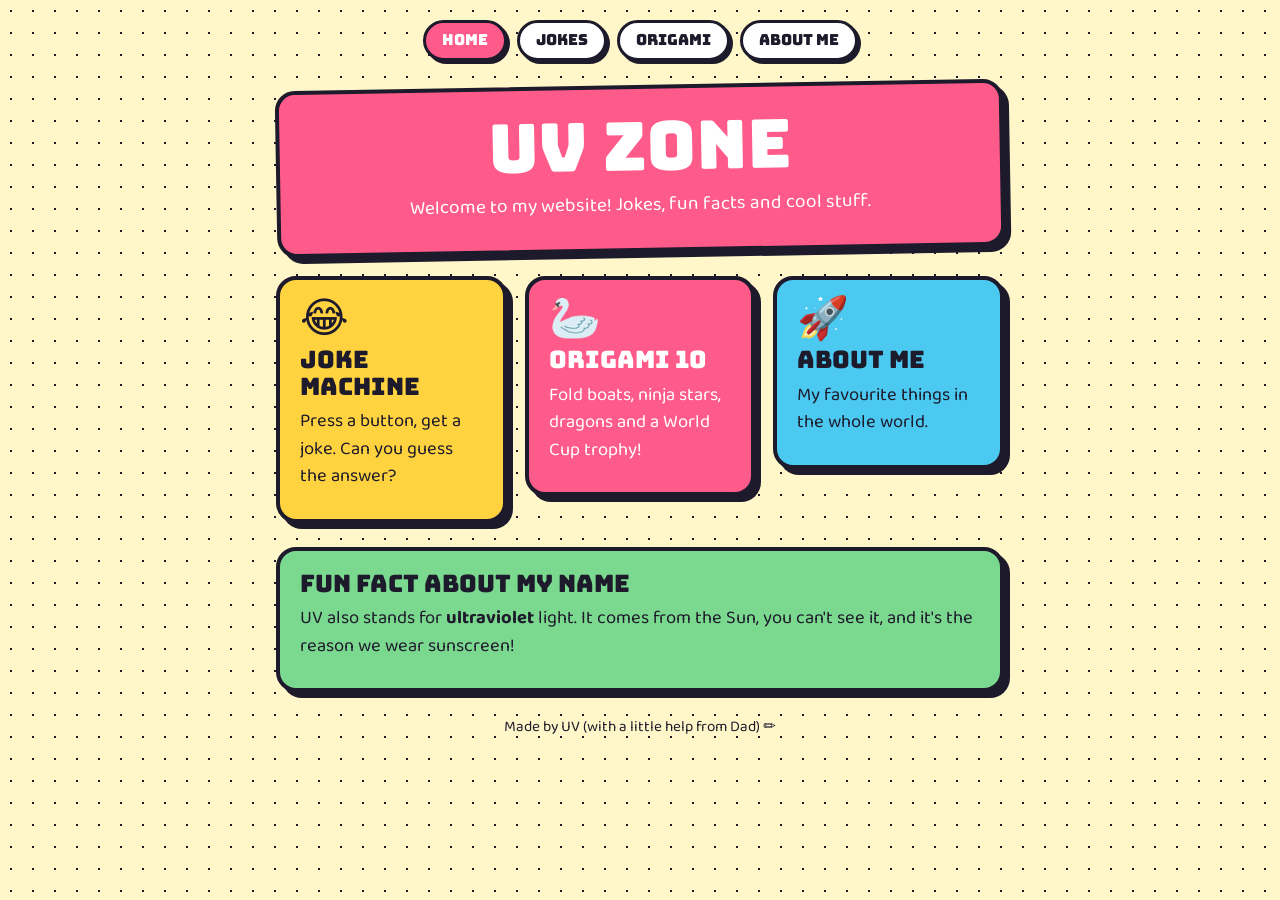
==== index.html @ 0b500bdb "Add Origami 10 page in UV Zone style, link it from menu and home Co-Authored-By: Claude Opus 5.5 <no" ====
<!DOCTYPE html>
<html lang="en">
<head>
  <meta charset="utf-8">
  <meta name="viewport" content="width=device-width, initial-scale=1, viewport-fit=cover">
  <title>UV Zone</title>
  <link rel="stylesheet" href="https://fonts.googleapis.com/css2?family=Bungee&family=Baloo+2:wght@400;700&display=swap">
  <link rel="stylesheet" href="style.css">
</head>
<body>
  <div class="wrap">

    <nav>
      <a href="index.html" class="here">Home</a>
      <a href="jokes.html">Jokes</a>
      <a href="origami.html">Origami</a>
      <a href="about.html">About Me</a>
    </nav>

    <!-- UV: change the words below to say anything you like! -->
    <section class="card pink hero">
      <h1>UV Zone</h1>
      <p class="tag">Welcome to my website! Jokes, fun facts and cool stuff.</p>
    </section>

    <section class="grid">
      <a href="jokes.html">
        <div class="card sun">
          <div class="big-emoji">😂</div>
          <h2>Joke Machine</h2>
          <p>Press a button, get a joke. Can you guess the answer?</p>
        </div>
      </a>
      <a href="origami.html">
        <div class="card pink">
          <div class="big-emoji">🦢</div>
          <h2>Origami 10</h2>
          <p>Fold boats, ninja stars, dragons and a World Cup trophy!</p>
        </div>
      </a>
      <a href="about.html">
        <div class="card blue">
          <div class="big-emoji">🚀</div>
          <h2>About Me</h2>
          <p>My favourite things in the whole world.</p>
        </div>
      </a>
    </section>

    <section class="card green">
      <h2>Fun fact about my name</h2>
      <p>UV also stands for <b>ultraviolet</b> light. It comes from the Sun, you can't see it, and it's the reason we wear sunscreen!</p>
    </section>

    <footer>Made by UV (with a little help from Dad) ✏️</footer>
  </div>
</body>
</html>
---- style.css ----
/* UV Zone — comic-sticker look: thick outlines, bright paper, chunky letters */
:root {
  --paper: #fff6c9;   /* page background */
  --ink: #1d1a2b;     /* outlines and text */
  --pop: #ff5b8a;     /* pink */
  --sky: #4cc9f0;     /* blue */
  --leaf: #7bd88f;    /* green */
  --sun: #ffd23f;     /* yellow */
  --display: "Bungee", "Arial Black", sans-serif;
  --body: "Baloo 2", "Comic Sans MS", system-ui, sans-serif;
  color-scheme: light;
}

* { box-sizing: border-box; }

body {
  margin: 0;
  background: var(--paper);
  background-image: radial-gradient(var(--ink) 1px, transparent 1px);
  background-size: 22px 22px;
  background-position: 0 0;
  color: var(--ink);
  font-family: var(--body);
  font-size: 1.15rem;
  line-height: 1.5;
}

.wrap {
  max-width: 760px;
  margin: 0 auto;
  padding-inline: 16px;
  padding-block: 20px 48px;
  display: grid;
  gap: 24px;
}

/* Top menu */
nav {
  display: flex;
  flex-wrap: wrap;
  gap: 10px;
  justify-content: center;
}
nav a {
  font-family: var(--display);
  font-size: 0.95rem;
  text-decoration: none;
  color: var(--ink);
  background: #fff;
  border: 3px solid var(--ink);
  border-radius: 999px;
  padding: 6px 16px;
  box-shadow: 3px 3px 0 var(--ink);
}
nav a:hover, nav a:focus-visible { background: var(--sun); outline: none; }
nav a.here { background: var(--pop); color: #fff; }

/* Big sticker boxes */
.card {
  background: #fff;
  border: 4px solid var(--ink);
  border-radius: 20px;
  padding: 20px;
  box-shadow: 6px 6px 0 var(--ink);
}
.card.pink  { background: var(--pop); color: #fff; }
.card.blue  { background: var(--sky); }
.card.green { background: var(--leaf); }
.card.sun   { background: var(--sun); }

h1, h2 {
  font-family: var(--display);
  font-weight: 400;
  margin: 0 0 8px;
  text-wrap: balance;
  line-height: 1.1;
}
h1 { font-size: clamp(2.4rem, 10vw, 4.2rem); }
h2 { font-size: 1.5rem; }
p { margin: 0 0 8px; }

.hero { text-align: center; transform: rotate(-1deg); }
.hero .tag { font-size: 1.2rem; }

.grid {
  display: grid;
  grid-template-columns: repeat(auto-fit, minmax(200px, 1fr));
  gap: 18px;
}
.grid a { color: inherit; text-decoration: none; display: block; }
.grid a:hover .card, .grid a:focus-visible .card { transform: translate(-2px, -2px); box-shadow: 8px 8px 0 var(--ink); }
.big-emoji { font-size: 2.6rem; line-height: 1; margin-bottom: 6px; }

button {
  font-family: var(--display);
  font-size: 1.1rem;
  color: var(--ink);
  background: var(--sun);
  border: 4px solid var(--ink);
  border-radius: 14px;
  padding: 10px 20px;
  box-shadow: 4px 4px 0 var(--ink);
  cursor: pointer;
}
button:active { transform: translate(3px, 3px); box-shadow: 1px 1px 0 var(--ink); }
button:focus-visible { outline: 3px dashed var(--pop); outline-offset: 3px; }
button.pinkbtn { background: var(--pop); color: #fff; }

.joke-q { font-size: 1.5rem; font-weight: 700; min-height: 3em; }
.joke-a { font-size: 1.3rem; color: var(--pop); font-weight: 700; min-height: 2em; }
.row { display: flex; flex-wrap: wrap; gap: 12px; }
.count { font-size: 0.95rem; opacity: 0.8; }

ul.faves { margin: 0; padding-left: 1.2em; }
ul.faves li { margin-bottom: 4px; }

footer { text-align: center; font-size: 0.95rem; }

@media (prefers-reduced-motion: reduce) {
  * { transition: none !important; animation: none !important; }
  .hero { transform: none; }
}
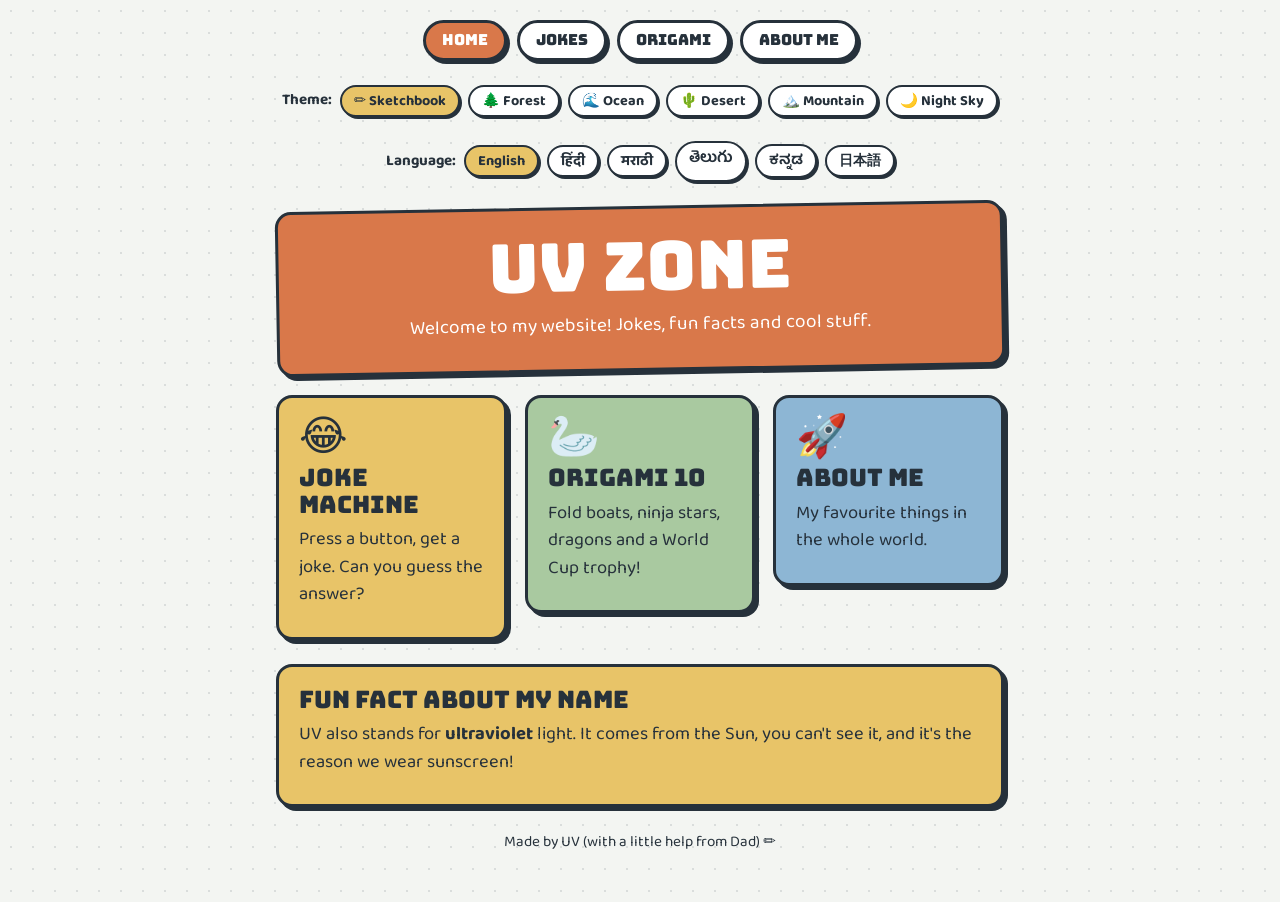
==== commit 6915c592: "Calmer art colours, nature theme picker, and 6-language switcher Co-Authored-By: Claude Opus 5.5 <no" ====
--- a/index.html
+++ b/index.html
@@ -4,55 +4,57 @@
   <meta charset="utf-8">
   <meta name="viewport" content="width=device-width, initial-scale=1, viewport-fit=cover">
   <title>UV Zone</title>
-  <link rel="stylesheet" href="https://fonts.googleapis.com/css2?family=Bungee&family=Baloo+2:wght@400;700&display=swap">
+  <link rel="stylesheet" href="https://fonts.googleapis.com/css2?family=Bungee&family=Baloo+2:wght@400;700&family=Baloo+Tammudu+2:wght@400;700&family=Baloo+Tamma+2:wght@400;700&display=swap">
   <link rel="stylesheet" href="style.css">
+  <script src="theme.js"></script>
+  <script src="lang.js"></script>
 </head>
 <body>
   <div class="wrap">
 
     <nav>
-      <a href="index.html" class="here">Home</a>
-      <a href="jokes.html">Jokes</a>
-      <a href="origami.html">Origami</a>
-      <a href="about.html">About Me</a>
+      <a data-t="home" href="index.html" class="here">Home</a>
+      <a data-t="jokes" href="jokes.html">Jokes</a>
+      <a data-t="origami" href="origami.html">Origami</a>
+      <a data-t="about" href="about.html">About Me</a>
     </nav>
 
     <!-- UV: change the words below to say anything you like! -->
-    <section class="card pink hero">
+    <section class="card orange hero">
       <h1>UV Zone</h1>
-      <p class="tag">Welcome to my website! Jokes, fun facts and cool stuff.</p>
+      <p class="tag" data-t="hero_tag">Welcome to my website! Jokes, fun facts and cool stuff.</p>
     </section>
 
     <section class="grid">
       <a href="jokes.html">
         <div class="card sun">
           <div class="big-emoji">😂</div>
-          <h2>Joke Machine</h2>
-          <p>Press a button, get a joke. Can you guess the answer?</p>
+          <h2 data-t="jm_title">Joke Machine</h2>
+          <p data-t="jm_text">Press a button, get a joke. Can you guess the answer?</p>
         </div>
       </a>
       <a href="origami.html">
-        <div class="card pink">
+        <div class="card green">
           <div class="big-emoji">🦢</div>
           <h2>Origami 10</h2>
-          <p>Fold boats, ninja stars, dragons and a World Cup trophy!</p>
+          <p data-t="or_text">Fold boats, ninja stars, dragons and a World Cup trophy!</p>
         </div>
       </a>
       <a href="about.html">
         <div class="card blue">
           <div class="big-emoji">🚀</div>
-          <h2>About Me</h2>
-          <p>My favourite things in the whole world.</p>
+          <h2 data-t="about">About Me</h2>
+          <p data-t="ab_text">My favourite things in the whole world.</p>
         </div>
       </a>
     </section>
 
-    <section class="card green">
-      <h2>Fun fact about my name</h2>
-      <p>UV also stands for <b>ultraviolet</b> light. It comes from the Sun, you can't see it, and it's the reason we wear sunscreen!</p>
+    <section class="card sun">
+      <h2 data-t="ff_title">Fun fact about my name</h2>
+      <p data-t="ff_text">UV also stands for <b>ultraviolet</b> light. It comes from the Sun, you can't see it, and it's the reason we wear sunscreen!</p>
     </section>
 
-    <footer>Made by UV (with a little help from Dad) ✏️</footer>
+    <footer data-t="home_footer">Made by UV (with a little help from Dad) ✏️</footer>
   </div>
 </body>
 </html>
--- a/style.css
+++ b/style.css
@@ -1,13 +1,15 @@
-/* UV Zone — comic-sticker look: thick outlines, bright paper, chunky letters */
+/* UV Zone — art-studio look: sketchbook paper, slate ink, muted paint colours */
 :root {
-  --paper: #fff6c9;   /* page background */
-  --ink: #1d1a2b;     /* outlines and text */
-  --pop: #ff5b8a;     /* pink */
-  --sky: #4cc9f0;     /* blue */
-  --leaf: #7bd88f;    /* green */
-  --sun: #ffd23f;     /* yellow */
-  --display: "Bungee", "Arial Black", sans-serif;
-  --body: "Baloo 2", "Comic Sans MS", system-ui, sans-serif;
+  --paper: #f3f5f2;   /* page background (sketchbook paper) */
+  --ink: #26313b;     /* outlines and text (slate pencil) */
+  --pop: #d9784a;     /* burnt orange */
+  --sky: #8db6d4;     /* muted blue */
+  --leaf: #a9c9a0;    /* sage green */
+  --sun: #e8c468;     /* ochre */
+  --dot: rgba(38, 49, 59, 0.12); /* faint grid dots */
+  --card: #ffffff;    /* plain card background */
+  --display: "Bungee", "Baloo 2", "Baloo Tammudu 2", "Baloo Tamma 2", "Arial Black", sans-serif;
+  --body: "Baloo 2", "Baloo Tammudu 2", "Baloo Tamma 2", "Comic Sans MS", system-ui, sans-serif;
   color-scheme: light;
 }
 
@@ -16,7 +18,7 @@
 body {
   margin: 0;
   background: var(--paper);
-  background-image: radial-gradient(var(--ink) 1px, transparent 1px);
+  background-image: radial-gradient(var(--dot) 1.2px, transparent 1.2px);
   background-size: 22px 22px;
   background-position: 0 0;
   color: var(--ink);
@@ -46,7 +48,7 @@
   font-size: 0.95rem;
   text-decoration: none;
   color: var(--ink);
-  background: #fff;
+  background: var(--card);
   border: 3px solid var(--ink);
   border-radius: 999px;
   padding: 6px 16px;
@@ -57,13 +59,13 @@
 
 /* Big sticker boxes */
 .card {
-  background: #fff;
-  border: 4px solid var(--ink);
-  border-radius: 20px;
+  background: var(--card);
+  border: 3px solid var(--ink);
+  border-radius: 16px;
   padding: 20px;
-  box-shadow: 6px 6px 0 var(--ink);
+  box-shadow: 4px 4px 0 var(--ink);
 }
-.card.pink  { background: var(--pop); color: #fff; }
+.card.orange { background: var(--pop); color: #fff; }
 .card.blue  { background: var(--sky); }
 .card.green { background: var(--leaf); }
 .card.sun   { background: var(--sun); }
@@ -88,7 +90,7 @@
   gap: 18px;
 }
 .grid a { color: inherit; text-decoration: none; display: block; }
-.grid a:hover .card, .grid a:focus-visible .card { transform: translate(-2px, -2px); box-shadow: 8px 8px 0 var(--ink); }
+.grid a:hover .card, .grid a:focus-visible .card { transform: translate(-2px, -2px); box-shadow: 6px 6px 0 var(--ink); }
 .big-emoji { font-size: 2.6rem; line-height: 1; margin-bottom: 6px; }
 
 button {
@@ -104,7 +106,7 @@
 }
 button:active { transform: translate(3px, 3px); box-shadow: 1px 1px 0 var(--ink); }
 button:focus-visible { outline: 3px dashed var(--pop); outline-offset: 3px; }
-button.pinkbtn { background: var(--pop); color: #fff; }
+button.orangebtn { background: var(--pop); color: #fff; }
 
 .joke-q { font-size: 1.5rem; font-weight: 700; min-height: 3em; }
 .joke-a { font-size: 1.3rem; color: var(--pop); font-weight: 700; min-height: 2em; }
@@ -120,3 +122,52 @@
   * { transition: none !important; animation: none !important; }
   .hero { transform: none; }
 }
+
+/* ===== THEMES =====
+   UV: each block below is one theme. To make a new one, copy a block,
+   change the name and colours, then add it to the list in theme.js. */
+:root[data-look="forest"] {
+  --paper: #eef3ea; --ink: #233127; --pop: #b8673c; --sky: #9cc3b4;
+  --leaf: #7fae78; --sun: #d6c07a; --card: #fbfdf9; --dot: rgba(35, 49, 39, 0.12);
+}
+:root[data-look="ocean"] {
+  --paper: #ecf4f7; --ink: #1f3344; --pop: #d27a5c; --sky: #6fb1d1;
+  --leaf: #8fcfc4; --sun: #ecd6a0; --card: #ffffff; --dot: rgba(31, 51, 68, 0.12);
+}
+:root[data-look="desert"] {
+  --paper: #f6f0e6; --ink: #3a2f28; --pop: #c0603a; --sky: #9fbcc9;
+  --leaf: #a8b98a; --sun: #e3b45c; --card: #fffaf3; --dot: rgba(58, 47, 40, 0.12);
+}
+:root[data-look="mountain"] {
+  --paper: #eef0f3; --ink: #2a2f3a; --pop: #5f7396; --sky: #a9bfd8;
+  --leaf: #9fb5a3; --sun: #d8d2c4; --card: #ffffff; --dot: rgba(42, 47, 58, 0.12);
+}
+:root[data-look="night"] {
+  --paper: #141b26; --ink: #e6ecf2; --pop: #b86a45; --sky: #2e4a66;
+  --leaf: #345440; --sun: #5e5226; --card: #1e2735; --dot: rgba(230, 236, 242, 0.10);
+  color-scheme: dark;
+}
+
+/* Theme picker */
+.looks {
+  display: flex;
+  flex-wrap: wrap;
+  gap: 8px;
+  justify-content: center;
+  align-items: center;
+  font-size: 0.95rem;
+}
+.looks span { font-weight: 700; }
+.looks button {
+  font-family: var(--body);
+  font-size: 0.9rem;
+  font-weight: 700;
+  padding: 2px 12px;
+  border: 2px solid var(--ink);
+  border-radius: 999px;
+  box-shadow: 2px 2px 0 var(--ink);
+  background: var(--card);
+  color: var(--ink);
+}
+.looks button.here { background: var(--sun); }
+.t-empty { display: none !important; }
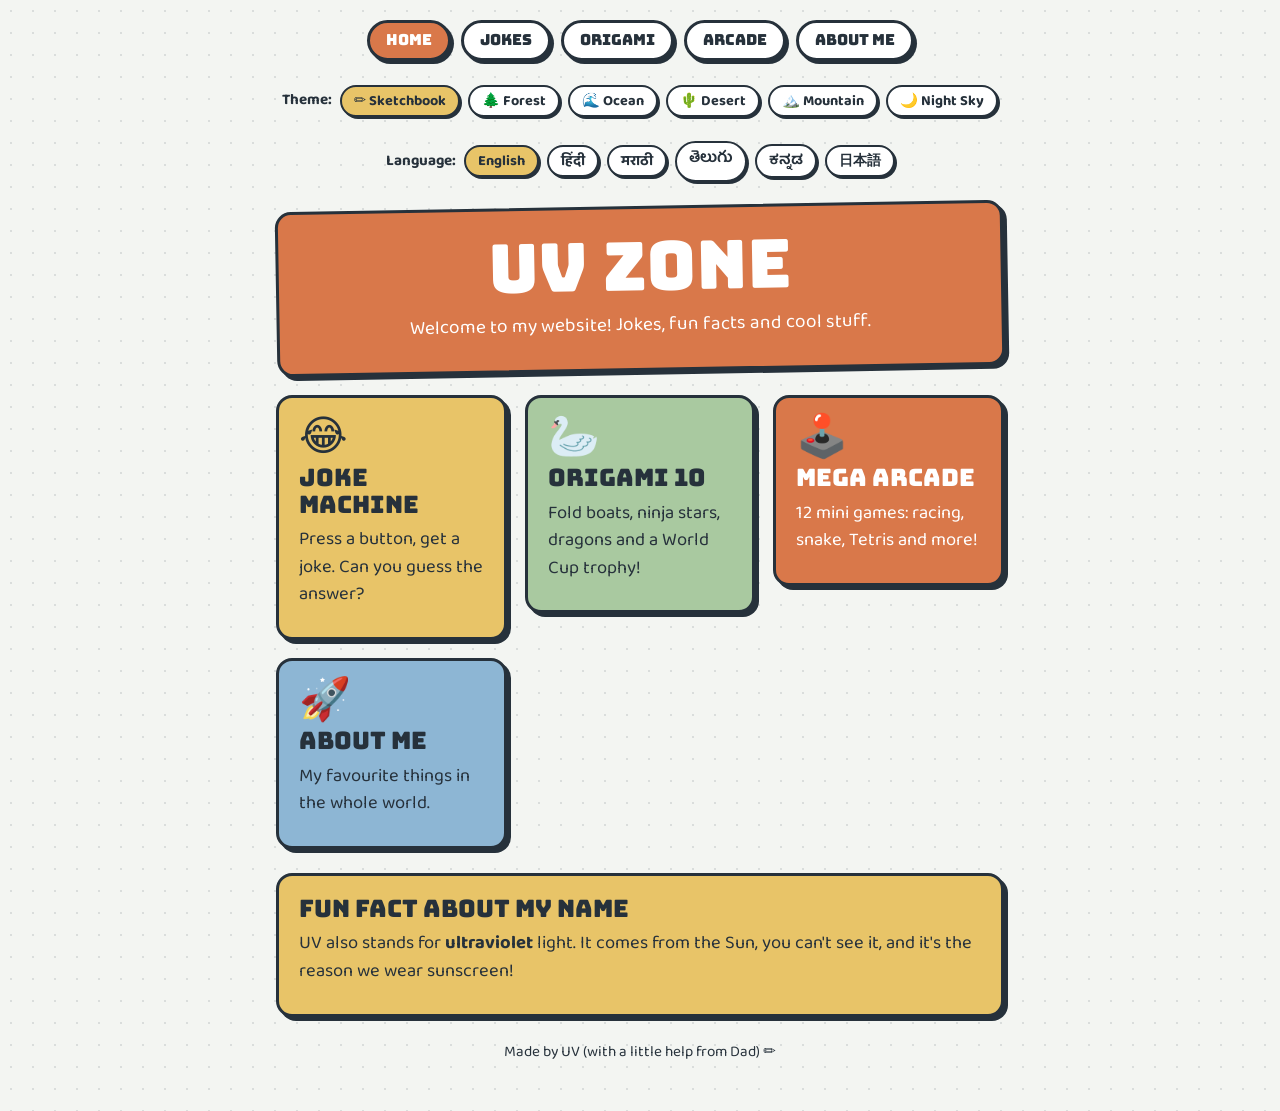
==== commit fc13ba79: "Add Mega Arcade page with 12 mini games, menu link and home card Co-Authored-By: Claude Sonnet 5.5 <" ====
--- a/index.html
+++ b/index.html
@@ -16,6 +16,7 @@
       <a data-t="home" href="index.html" class="here">Home</a>
       <a data-t="jokes" href="jokes.html">Jokes</a>
       <a data-t="origami" href="origami.html">Origami</a>
+      <a data-t="arcade" href="arcade.html">Arcade</a>
       <a data-t="about" href="about.html">About Me</a>
     </nav>
 
@@ -40,6 +41,13 @@
           <p data-t="or_text">Fold boats, ninja stars, dragons and a World Cup trophy!</p>
         </div>
       </a>
+      <a href="arcade.html">
+        <div class="card orange">
+          <div class="big-emoji">🕹️</div>
+          <h2 data-t="arcade_title">Mega Arcade</h2>
+          <p data-t="ar_text">12 mini games: racing, snake, Tetris and more!</p>
+        </div>
+      </a>
       <a href="about.html">
         <div class="card blue">
           <div class="big-emoji">🚀</div>
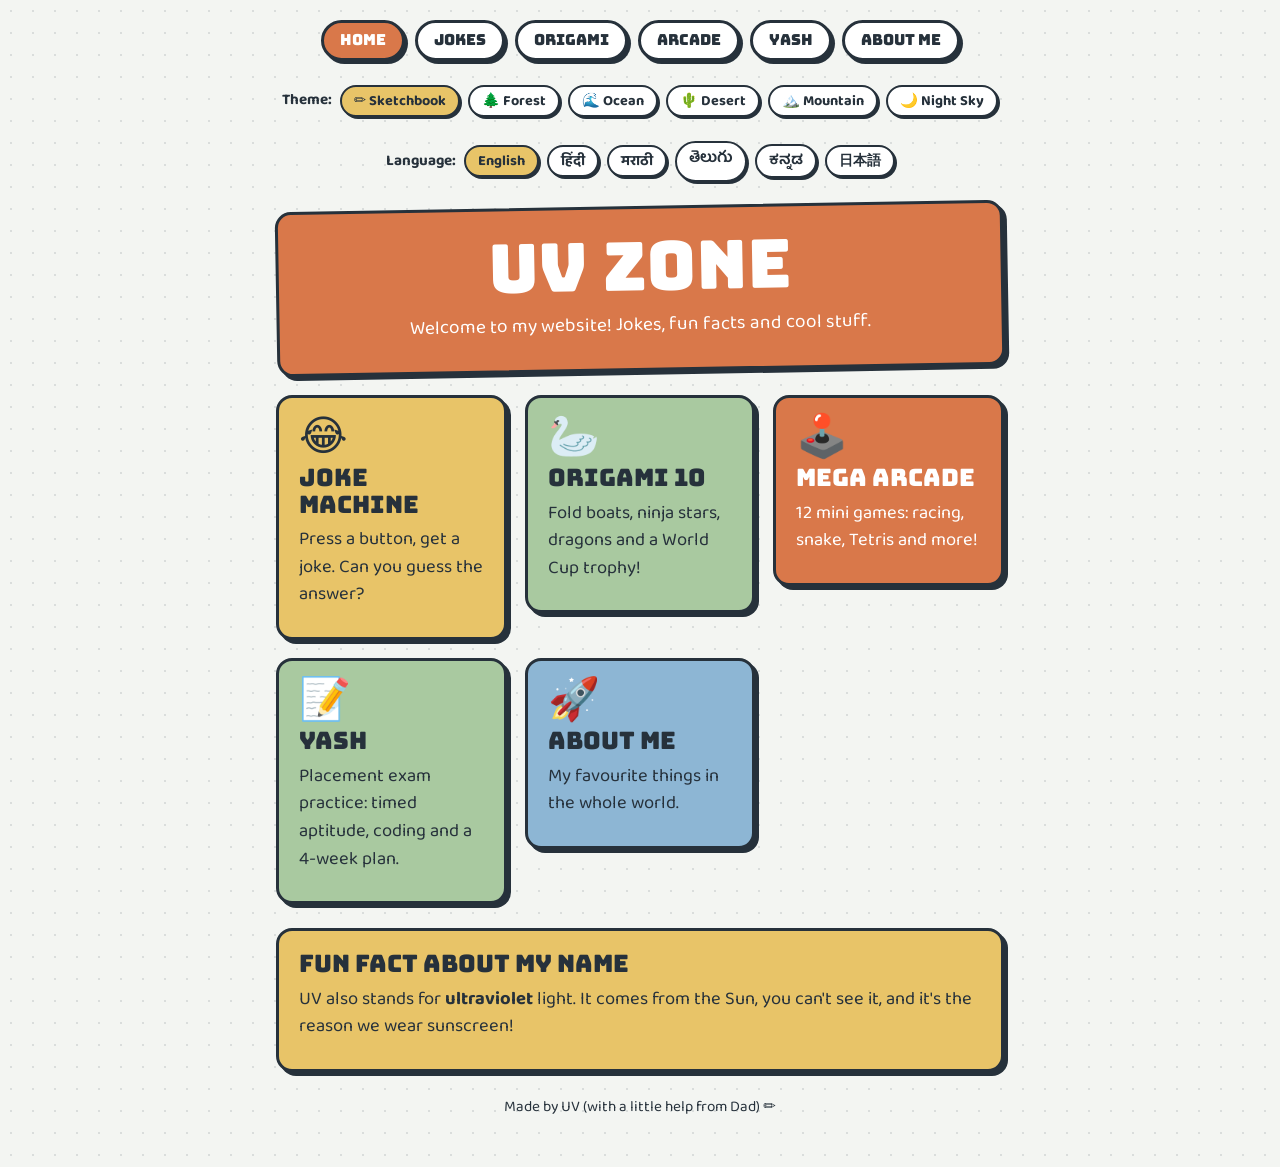
==== commit 41d4dfc4: "Add Yash placement-prep page with CSV data Co-Authored-By: Claude Sonnet 5.5 <noreply@anthropic.com>" ====
--- a/index.html
+++ b/index.html
@@ -17,6 +17,7 @@
       <a data-t="jokes" href="jokes.html">Jokes</a>
       <a data-t="origami" href="origami.html">Origami</a>
       <a data-t="arcade" href="arcade.html">Arcade</a>
+      <a data-t="yash" href="yash.html">Yash</a>
       <a data-t="about" href="about.html">About Me</a>
     </nav>
 
@@ -48,6 +49,13 @@
           <p data-t="ar_text">12 mini games: racing, snake, Tetris and more!</p>
         </div>
       </a>
+      <a href="yash.html">
+        <div class="card green">
+          <div class="big-emoji">📝</div>
+          <h2>Yash</h2>
+          <p>Placement exam practice: timed aptitude, coding and a 4-week plan.</p>
+        </div>
+      </a>
       <a href="about.html">
         <div class="card blue">
           <div class="big-emoji">🚀</div>
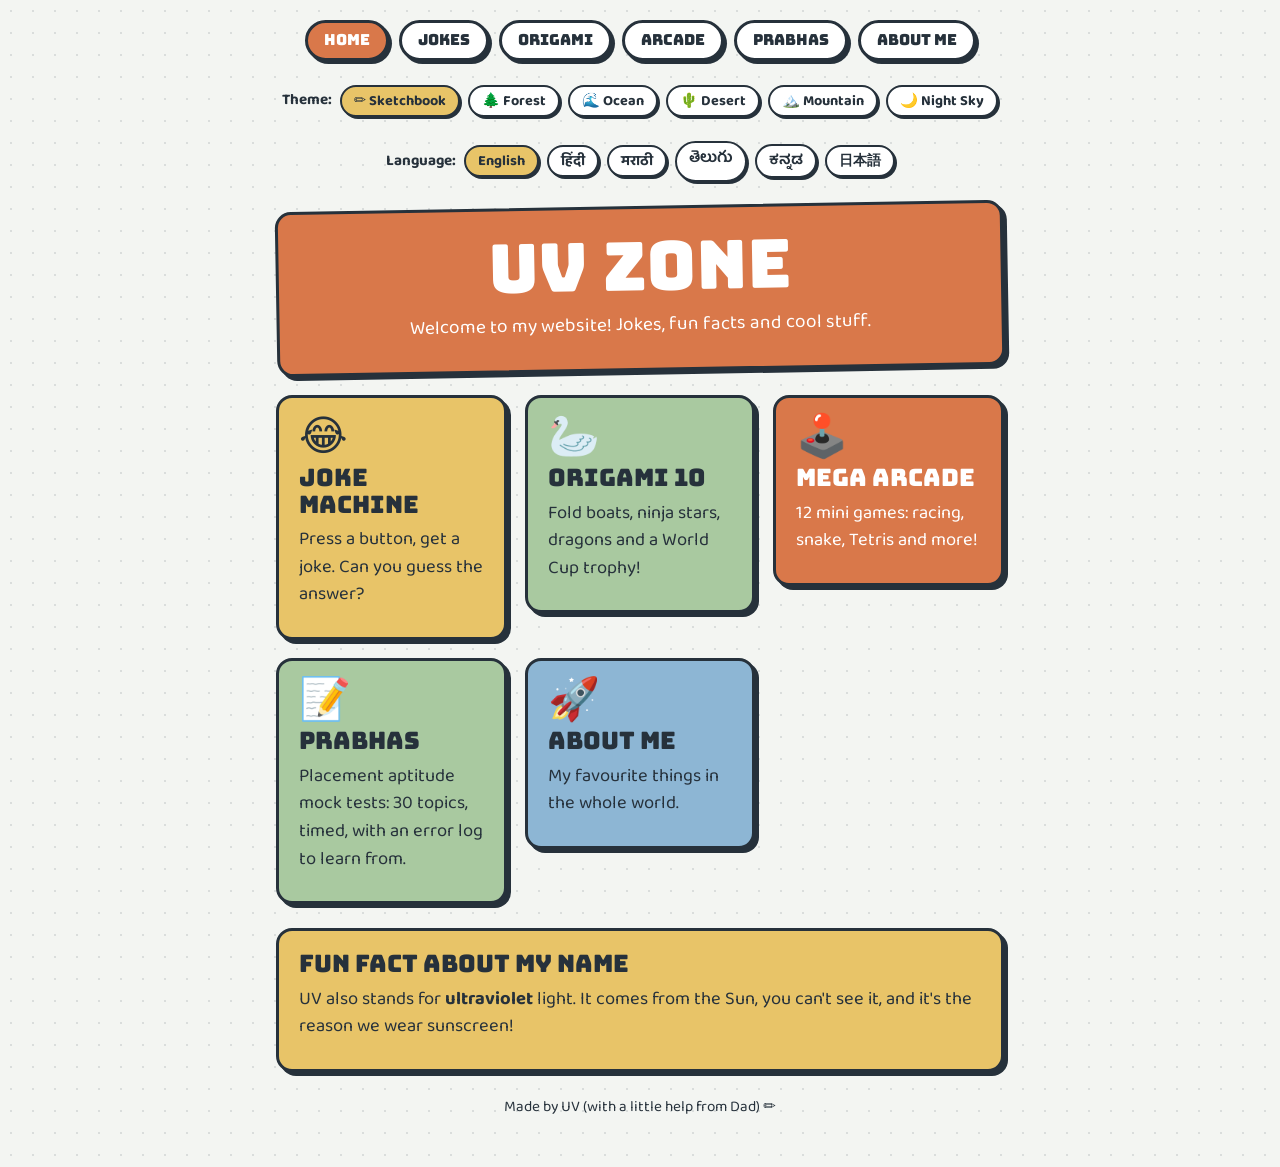
==== commit c039bc99: "Aptitude tests: 30 placement topics per test, error log, rename to Prabhas - questions.xlsx: 4 new t" ====
--- a/index.html
+++ b/index.html
@@ -17,7 +17,7 @@
       <a data-t="jokes" href="jokes.html">Jokes</a>
       <a data-t="origami" href="origami.html">Origami</a>
       <a data-t="arcade" href="arcade.html">Arcade</a>
-      <a data-t="yash" href="yash.html">Yash</a>
+      <a data-t="yash" href="yash.html">Prabhas</a>
       <a data-t="about" href="about.html">About Me</a>
     </nav>
 
@@ -52,8 +52,8 @@
       <a href="yash.html">
         <div class="card green">
           <div class="big-emoji">📝</div>
-          <h2>Yash</h2>
-          <p>Placement exam practice: timed aptitude, coding and a 4-week plan.</p>
+          <h2>Prabhas</h2>
+          <p>Placement aptitude mock tests: 30 topics, timed, with an error log to learn from.</p>
         </div>
       </a>
       <a href="about.html">
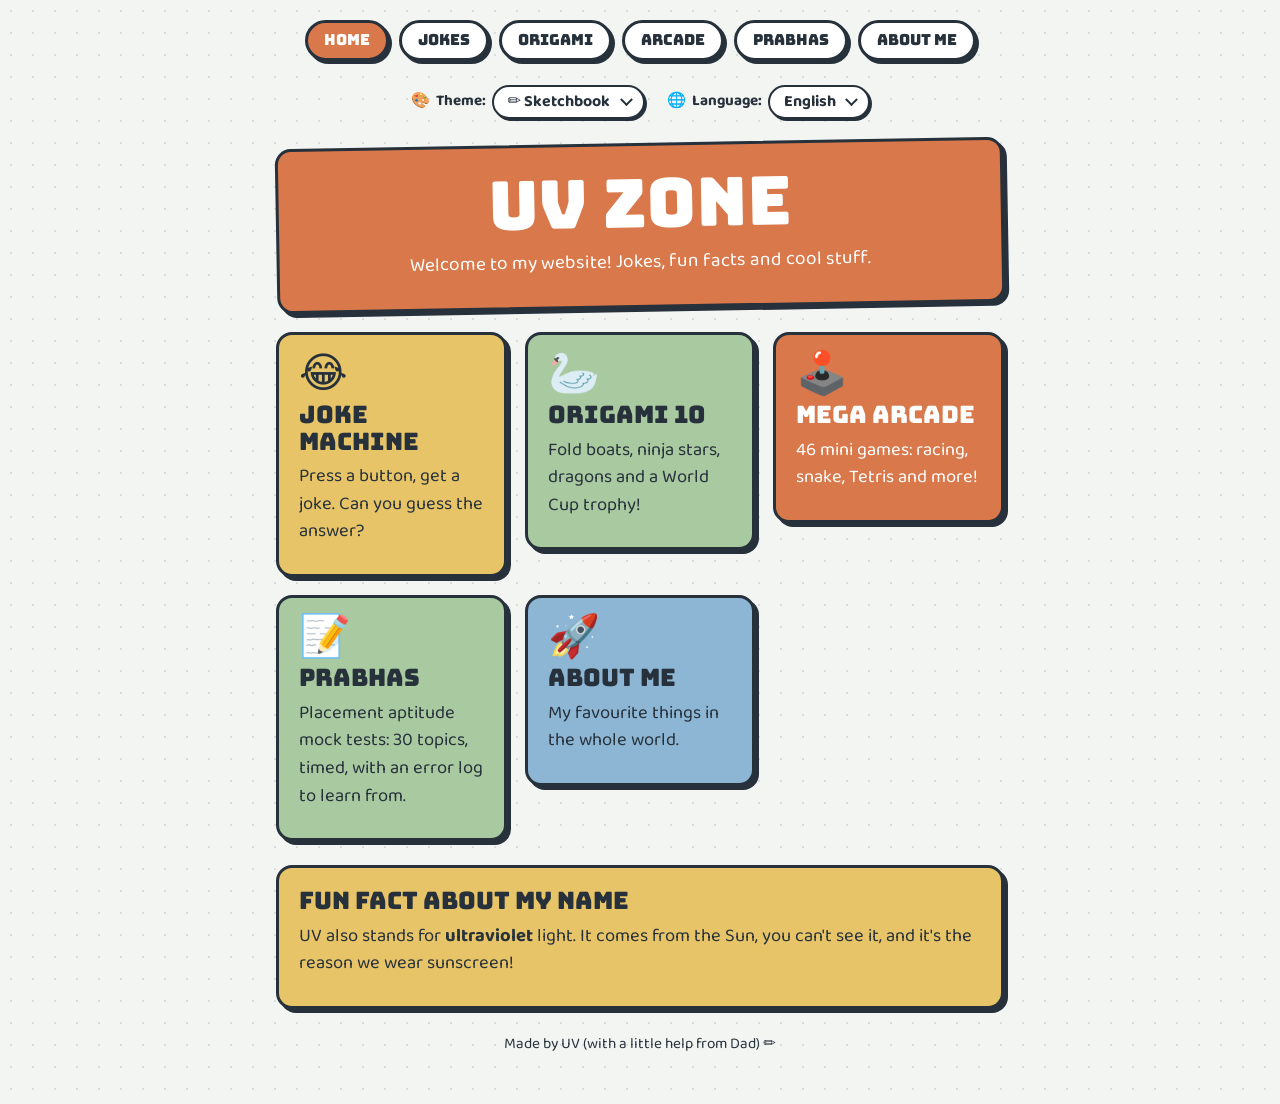
==== commit 0d437d69: "Arcade: new Mega Arcade version (46 games); theme and language pickers as dropdowns Co-Authored-By: " ====
--- a/index.html
+++ b/index.html
@@ -46,7 +46,7 @@
         <div class="card orange">
           <div class="big-emoji">🕹️</div>
           <h2 data-t="arcade_title">Mega Arcade</h2>
-          <p data-t="ar_text">12 mini games: racing, snake, Tetris and more!</p>
+          <p data-t="ar_text">46 mini games: racing, snake, Tetris and more!</p>
         </div>
       </a>
       <a href="yash.html">
--- a/style.css
+++ b/style.css
@@ -148,26 +148,50 @@
   color-scheme: dark;
 }
 
-/* Theme picker */
+/* Theme + language dropdowns (made by theme.js and lang.js) */
 .looks {
   display: flex;
   flex-wrap: wrap;
-  gap: 8px;
+  gap: 10px 22px;
   justify-content: center;
   align-items: center;
   font-size: 0.95rem;
 }
-.looks span { font-weight: 700; }
-.looks button {
+.looks .pick {
+  position: relative;
+  display: inline-flex;
+  align-items: center;
+  gap: 6px;
+  font-weight: 700;
+}
+.looks select {
+  -webkit-appearance: none;
+  appearance: none;
   font-family: var(--body);
-  font-size: 0.9rem;
+  font-size: 1rem;           /* 16px+ so phones don't zoom in when tapped */
   font-weight: 700;
-  padding: 2px 12px;
+  line-height: 1.5;
+  color: var(--ink);
+  background: var(--card);
   border: 2px solid var(--ink);
   border-radius: 999px;
   box-shadow: 2px 2px 0 var(--ink);
-  background: var(--card);
-  color: var(--ink);
+  padding: 3px 32px 3px 14px;
+  cursor: pointer;
 }
-.looks button.here { background: var(--sun); }
+.looks select:hover { background: var(--sun); }
+.looks select:focus-visible { outline: 3px dashed var(--pop); outline-offset: 2px; }
+.looks select option { background: var(--card); color: var(--ink); }
+.looks .pick::after {        /* the little down arrow */
+  content: "";
+  position: absolute;
+  right: 14px;
+  top: 50%;
+  width: 7px;
+  height: 7px;
+  border-right: 2px solid var(--ink);
+  border-bottom: 2px solid var(--ink);
+  transform: translateY(-75%) rotate(45deg);
+  pointer-events: none;
+}
 .t-empty { display: none !important; }
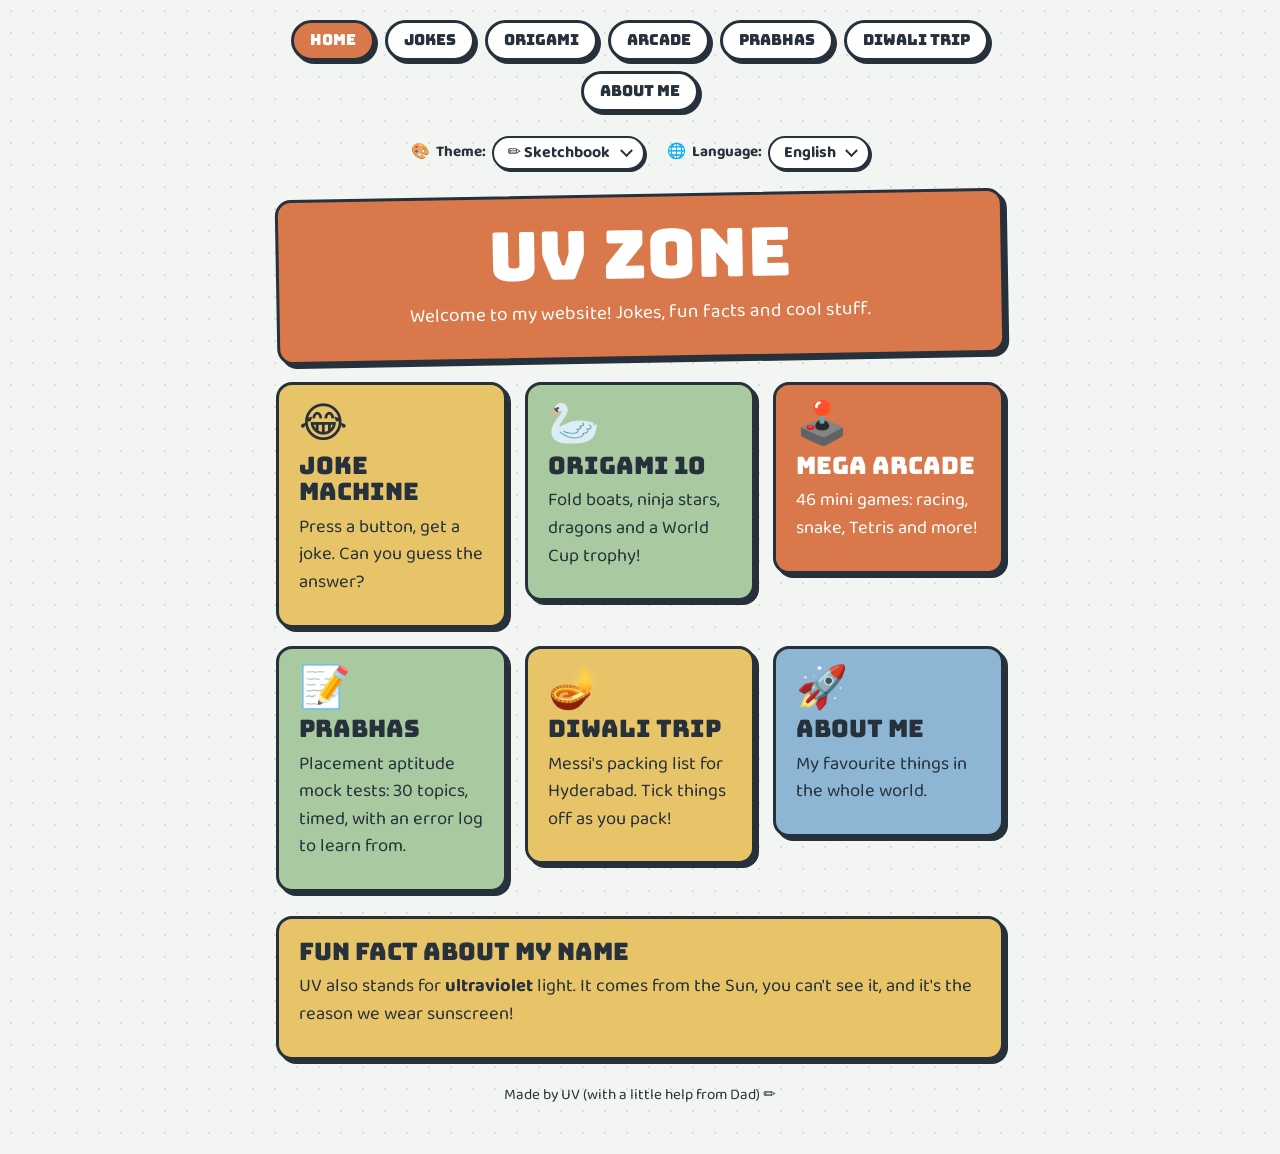
==== commit c60be48a: "Add Diwali Trip packing page (as-is) with starter list; link from menu and home Co-Authored-By: Clau" ====
--- a/index.html
+++ b/index.html
@@ -18,6 +18,7 @@
       <a data-t="origami" href="origami.html">Origami</a>
       <a data-t="arcade" href="arcade.html">Arcade</a>
       <a data-t="yash" href="yash.html">Prabhas</a>
+      <a data-t="diwali" href="diwali.html">Diwali Trip</a>
       <a data-t="about" href="about.html">About Me</a>
     </nav>
 
@@ -56,6 +57,13 @@
           <p>Placement aptitude mock tests: 30 topics, timed, with an error log to learn from.</p>
         </div>
       </a>
+      <a href="diwali.html">
+        <div class="card sun">
+          <div class="big-emoji">🪔</div>
+          <h2 data-t="diwali">Diwali Trip</h2>
+          <p data-t="dw_text">Messi's packing list for Hyderabad. Tick things off as you pack!</p>
+        </div>
+      </a>
       <a href="about.html">
         <div class="card blue">
           <div class="big-emoji">🚀</div>
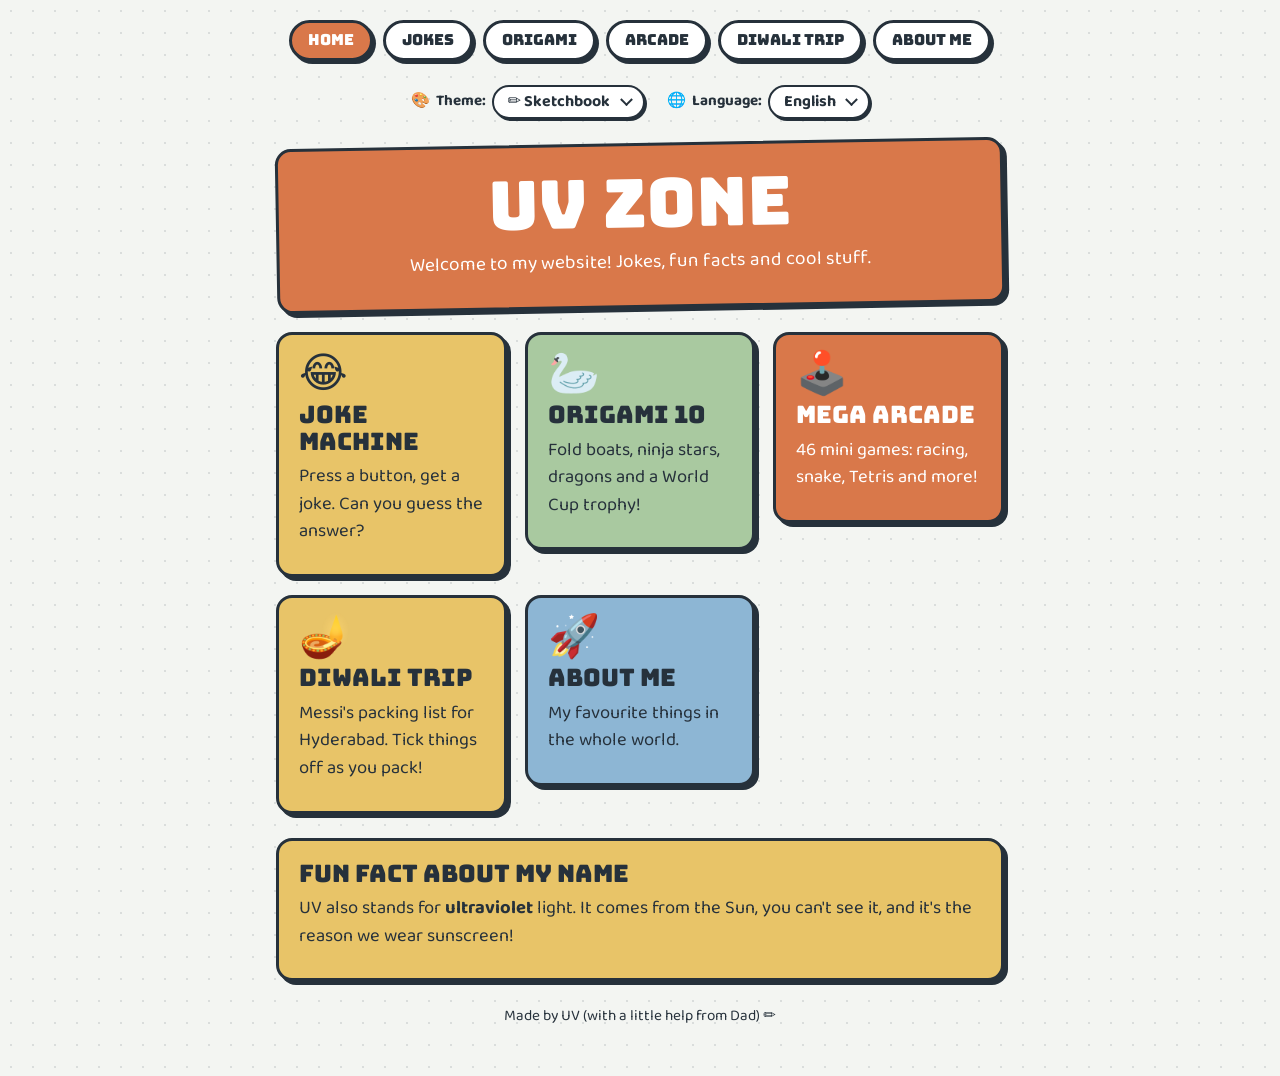
==== commit 236cc1a5: "Diwali list: N/A + bulk check actions, a celebration per finished category; smiley favicon; hide Pra" ====
--- a/index.html
+++ b/index.html
@@ -3,6 +3,9 @@
 <head>
   <meta charset="utf-8">
   <meta name="viewport" content="width=device-width, initial-scale=1, viewport-fit=cover">
+  <link rel="icon" href="favicon.ico" sizes="32x32">
+  <link rel="icon" href="favicon.svg" type="image/svg+xml">
+  <link rel="apple-touch-icon" href="apple-touch-icon.png">
   <title>UV Zone</title>
   <link rel="stylesheet" href="https://fonts.googleapis.com/css2?family=Bungee&family=Baloo+2:wght@400;700&family=Baloo+Tammudu+2:wght@400;700&family=Baloo+Tamma+2:wght@400;700&display=swap">
   <link rel="stylesheet" href="style.css">
@@ -17,7 +20,7 @@
       <a data-t="jokes" href="jokes.html">Jokes</a>
       <a data-t="origami" href="origami.html">Origami</a>
       <a data-t="arcade" href="arcade.html">Arcade</a>
-      <a data-t="yash" href="yash.html">Prabhas</a>
+      <!-- hidden for now: <a data-t="yash" href="yash.html">Prabhas</a> -->
       <a data-t="diwali" href="diwali.html">Diwali Trip</a>
       <a data-t="about" href="about.html">About Me</a>
     </nav>
@@ -50,6 +53,7 @@
           <p data-t="ar_text">46 mini games: racing, snake, Tetris and more!</p>
         </div>
       </a>
+      <!-- Prabhas card, hidden for now:
       <a href="yash.html">
         <div class="card green">
           <div class="big-emoji">📝</div>
@@ -57,6 +61,7 @@
           <p>Placement aptitude mock tests: 30 topics, timed, with an error log to learn from.</p>
         </div>
       </a>
+      -->
       <a href="diwali.html">
         <div class="card sun">
           <div class="big-emoji">🪔</div>
